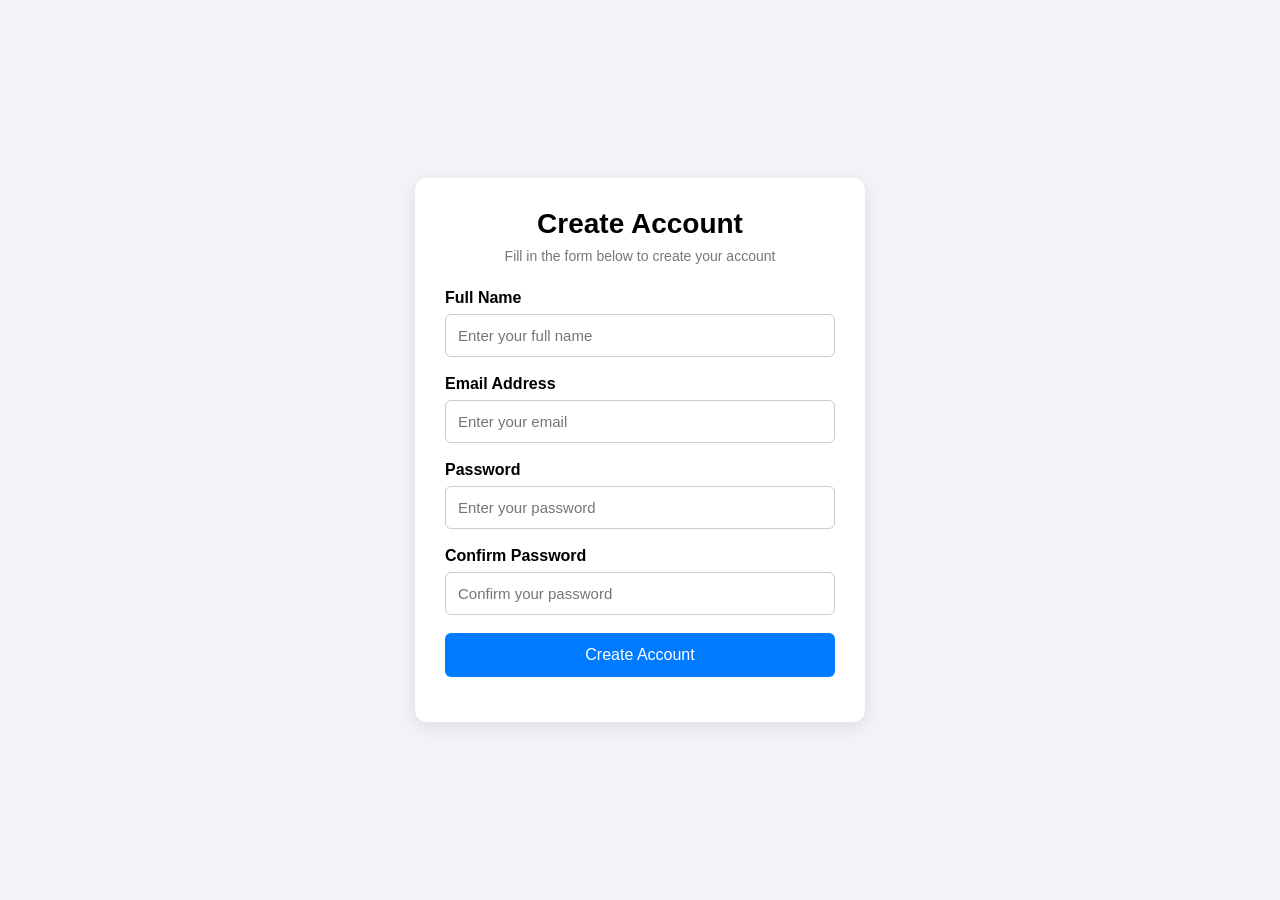
==== simple form/index.html @ adc56fe5 "basic form illustration" ====
<!DOCTYPE html>
<html lang="en">
<head>
    <meta charset="UTF-8">

    <!-- Makes the website responsive -->
    <meta name="viewport" content="width=device-width, initial-scale=1.0">

    <title>Create Account</title>

    <!-- Connect CSS -->
    <link rel="stylesheet" href="style.css">
</head>

<body>

    <div class="form-container">

        <h1>Create Account</h1>

        <p class="subtitle">Fill in the form below to create your account</p>

        <form id="myForm">

            <!-- Full Name -->
            <div class="form-group">
                <label for="name">Full Name</label>

                <input
                    type="text"
                    id="name"
                    placeholder="Enter your full name"
                >

                <small id="nameError"></small>
            </div>


            <!-- Email -->
            <div class="form-group">
                <label for="email">Email Address</label>

                <input
                    type="email"
                    id="email"
                    placeholder="Enter your email"
                >

                <small id="emailError"></small>
            </div>


            <!-- Password -->
            <div class="form-group">
                <label for="password">Password</label>

                <input
                    type="password"
                    id="password"
                    placeholder="Enter your password"
                >

                <small id="passwordError"></small>
            </div>


            <!-- Confirm Password -->
            <div class="form-group">
                <label for="confirmPassword">Confirm Password</label>

                <input
                    type="password"
                    id="confirmPassword"
                    placeholder="Confirm your password"
                >

                <small id="confirmPasswordError"></small>
            </div>


            <!-- Button -->
            <button type="submit">Create Account</button>

            <!-- Success message -->
            <p id="successMessage"></p>

        </form>

    </div>


    <!-- Connect JavaScript -->
    <script src="script.js"></script>

</body>
</html>
---- simple form/style.css ----
/* Remove default spacing */
* {
    margin: 0;
    padding: 0;
    box-sizing: border-box;
}


/* Whole page */
body {
    font-family: Arial, sans-serif;

    background: #f2f4f7;

    min-height: 100vh;

    display: flex;
    justify-content: center;
    align-items: center;

    padding: 20px;
}


/* Form box */
.form-container {
    width: 100%;
    max-width: 450px;

    background: white;

    padding: 30px;

    border-radius: 12px;

    box-shadow: 0 5px 20px rgba(0, 0, 0, 0.1);
}


/* Heading */
h1 {
    text-align: center;

    font-size: 28px;

    margin-bottom: 8px;
}


/* Text under heading */
.subtitle {
    text-align: center;

    color: #777;

    font-size: 14px;

    margin-bottom: 25px;
}


/* Each input section */
.form-group {
    margin-bottom: 18px;
}


/* Labels */
label {
    display: block;

    font-weight: bold;

    margin-bottom: 7px;
}


/* Input boxes */
input {
    width: 100%;

    padding: 12px;

    border: 1px solid #ccc;

    border-radius: 6px;

    font-size: 15px;

    outline: none;

    transition: 0.3s;
}


/* When you click inside an input */
input:focus {
    border-color: #007bff;

    box-shadow: 0 0 4px rgba(0, 123, 255, 0.2);
}


/* Error messages */
small {
    display: block;

    color: red;

    font-size: 13px;

    margin-top: 5px;
}


/* Button */
button {
    width: 100%;

    padding: 13px;

    border: none;

    border-radius: 6px;

    background: #007bff;

    color: white;

    font-size: 16px;

    cursor: pointer;

    transition: 0.3s;
}


/* Button hover */
button:hover {
    background: #005fc7;
}


/* Success message */
#successMessage {
    text-align: center;

    color: green;

    font-weight: bold;

    margin-top: 15px;
}


/* ========================= */
/* RESPONSIVE DESIGN */
/* ========================= */

@media (max-width: 500px) {

    body {
        padding: 15px;
    }

    .form-container {
        padding: 22px;
    }

    h1 {
        font-size: 24px;
    }

    .subtitle {
        font-size: 13px;
    }

    input {
        padding: 11px;
    }

    button {
        padding: 12px;
    }
}
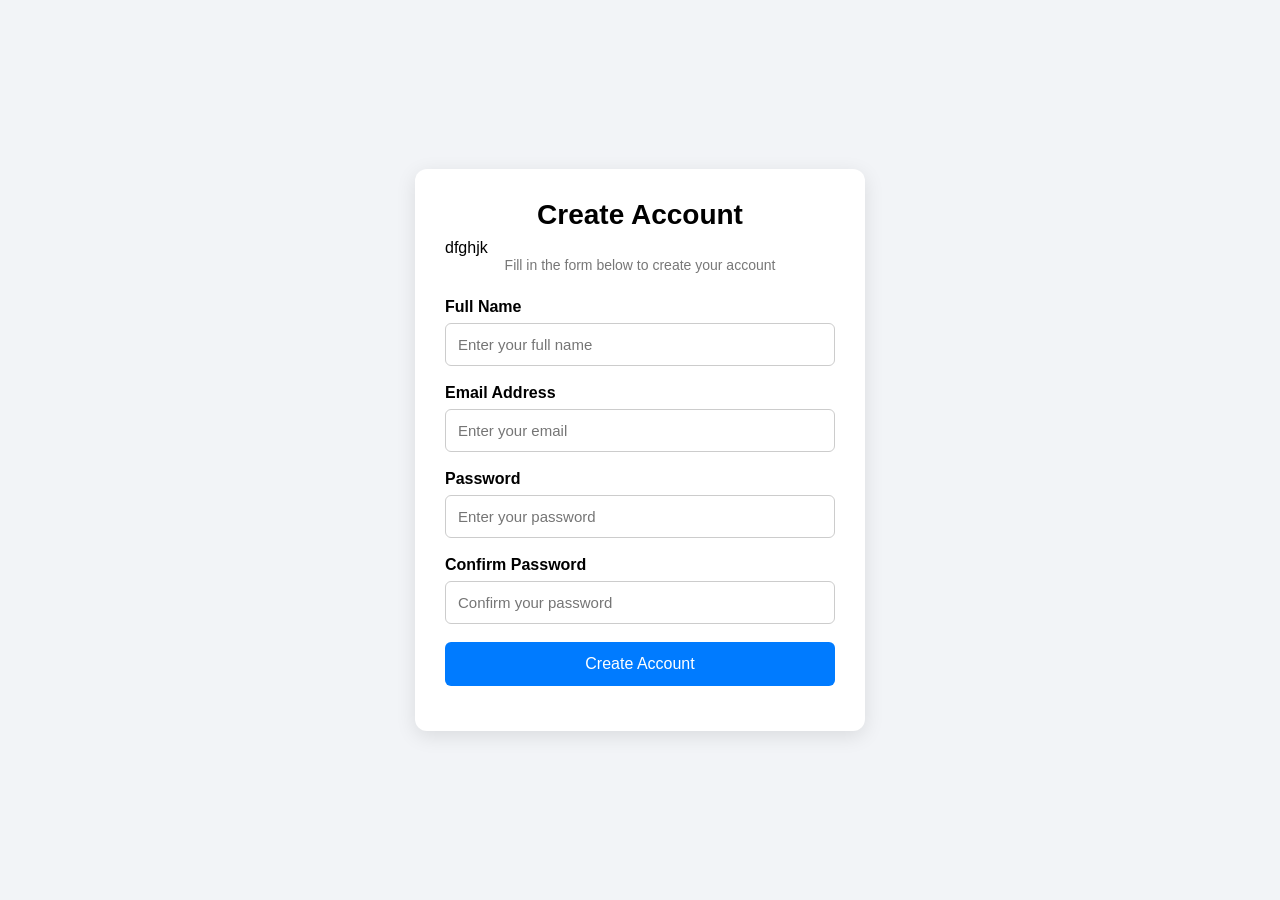
==== commit 50cc0d79: "new changes" ====
--- a/simple form/index.html
+++ b/simple form/index.html
@@ -18,6 +18,7 @@
     <div class="form-container">
 
         <h1>Create Account</h1>
+        <p>dfghjk</p>
 
         <p class="subtitle">Fill in the form below to create your account</p>
 
